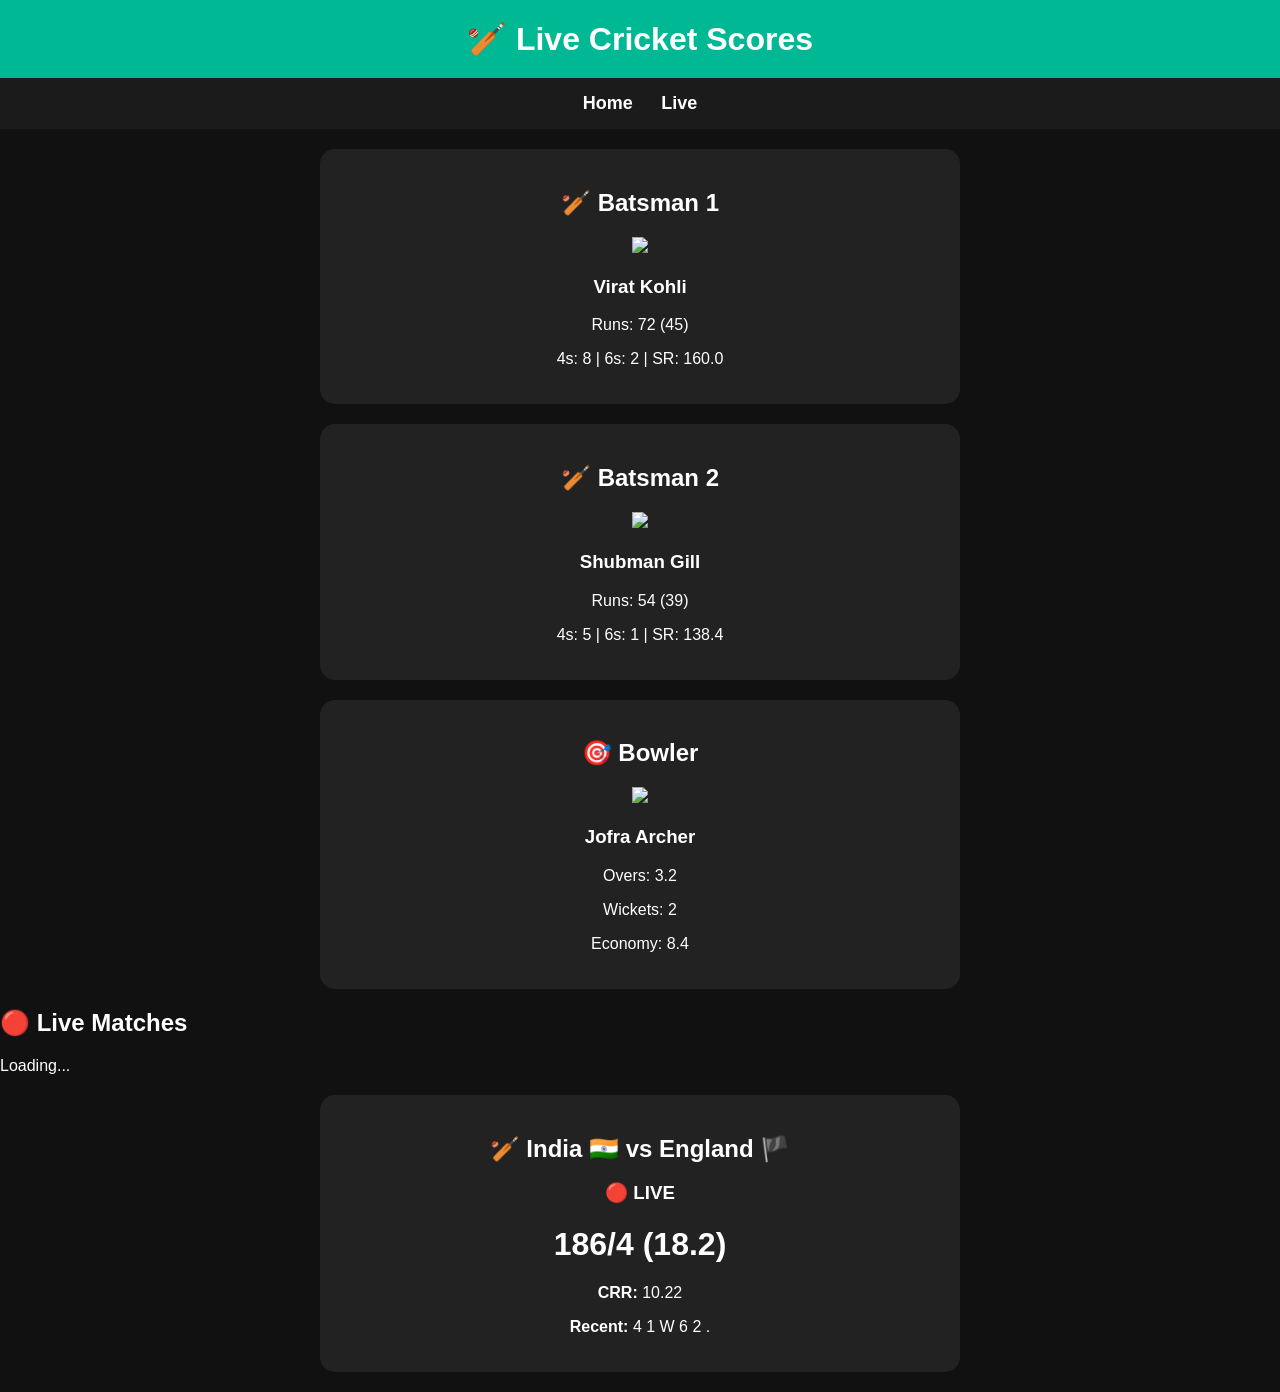
==== live.html @ 332e5164 "Update live.html" ====
<!DOCTYPE html>
<html>
<head>
<meta charset="UTF-8">
<meta name="viewport" content="width=device-width, initial-scale=1.0">
<title>Live Scores</title>
<link rel="stylesheet" href="style.css">
</head>

<body>

<header>
🏏 Live Cricket Scores
</header>

<nav>
<a href="index.html">Home</a>
<a href="live.html">Live</a>
</nav>
 
 <div class="card">

<h2>🏏 Batsman 1</h2>

<img src="https://placehold.co/120x120" width="120">

<h3>Virat Kohli</h3>

<p>Runs: 72 (45)</p>

<p>4s: 8 | 6s: 2 | SR: 160.0</p>

</div>

<div class="card">

<h2>🏏 Batsman 2</h2>

<img src="https://placehold.co/120x120" width="120">

<h3>Shubman Gill</h3>

<p>Runs: 54 (39)</p>

<p>4s: 5 | 6s: 1 | SR: 138.4</p>

</div>

<div class="card">

<h2>🎯 Bowler</h2>

<img src="https://placehold.co/120x120" width="120">

<h3>Jofra Archer</h3>

<p>Overs: 3.2</p>

<p>Wickets: 2</p>

<p>Economy: 8.4</p>

</div> 
<h2>🔴 Live Matches</h2>
<div id="liveScore">
Loading...
</div>
</div>
<div class="card">

<h2>🏏 India 🇮🇳 vs England 🏴</h2>

<h3>🔴 LIVE</h3>

<h1>186/4 (18.2)</h1>

<p><b>CRR:</b> 10.22</p>

<p><b>Recent:</b> 4 1 W 6 2 .</p>

</div>
<script src="script.js"></script>

</body>
</html>
---- style.css ----
body{
    margin:0;
    background:#111;
    color:white;
    font-family:Arial,sans-serif;
}

header{
    background:#00b894;
    color:white;
    text-align:center;
    padding:20px;
    font-size:32px;
    font-weight:bold;
}

nav{
    background:#1b1b1b;
    padding:15px;
    text-align:center;
}

nav a{
    color:white;
    text-decoration:none;
    margin:12px;
    font-size:18px;
    font-weight:bold;
}

nav a:hover{
    color:#00b894;
}

.card{
    background:#222;
    width:90%;
    max-width:600px;
    margin:20px auto;
    padding:20px;
    border-radius:15px;
    text-align:center;
}

#score{
    font-size:24px;
    color:yellow;
}
.hero{
    text-align:center;
    padding:30px 20px;
}

.hero h1{
    color:#00ff99;
    font-size:36px;
}

.hero p{
    color:#cccccc;
    font-size:18px;
}

.live-card{
    width:90%;
    max-width:650px;
    margin:25px auto;
    background:#1f1f1f;
    padding:20px;
    border-radius:16px;
    border:2px solid #00b894;
    text-align:center;
}

.live-tag{
    display:inline-block;
    background:red;
    color:white;
    padding:6px 12px;
    border-radius:20px;
    font-weight:bold;
    margin-bottom:10px;
}

.status{
    color:#00ff99;
    font-weight:bold;
}
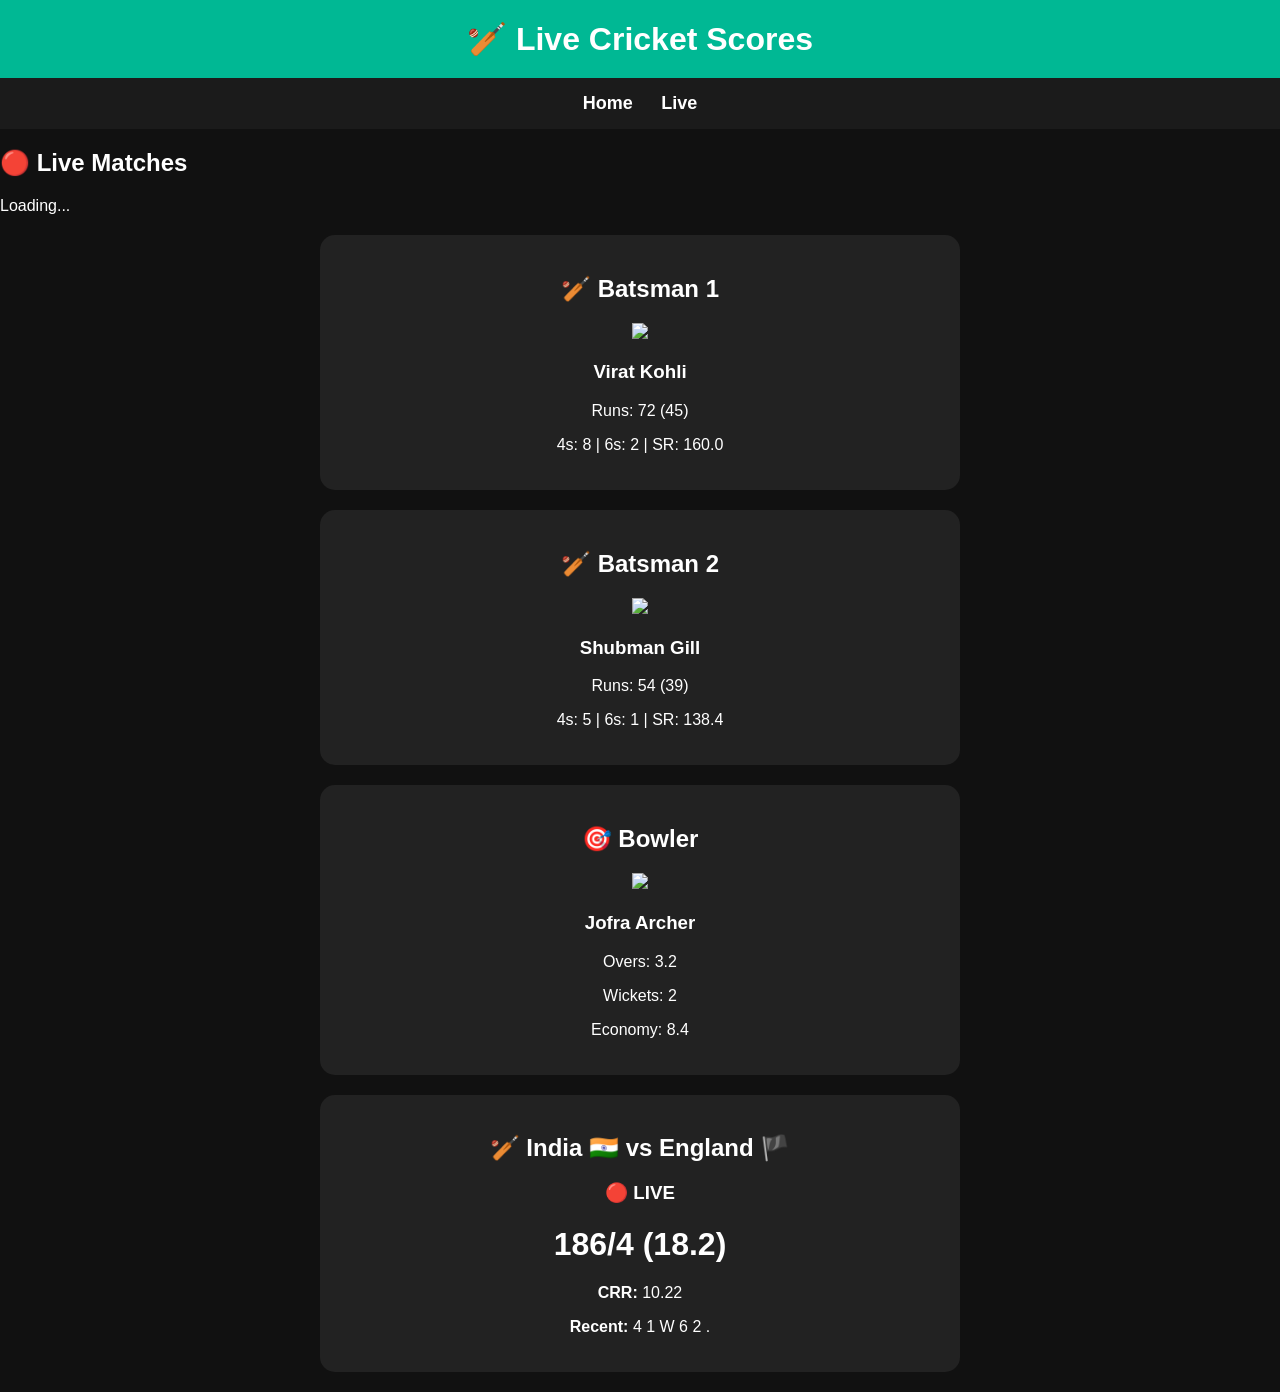
==== commit 7e0684f7: "Update live.html" ====
--- a/live.html
+++ b/live.html
@@ -17,7 +17,10 @@
 <a href="index.html">Home</a>
 <a href="live.html">Live</a>
 </nav>
- 
+<h2>🔴 Live Matches</h2>
+<div id="liveScore">
+Loading...
+</div> 
  <div class="card">
 
 <h2>🏏 Batsman 1</h2>
@@ -61,10 +64,7 @@
 <p>Economy: 8.4</p>
 
 </div> 
-<h2>🔴 Live Matches</h2>
-<div id="liveScore">
-Loading...
-</div>
+
 </div>
 <div class="card">
 
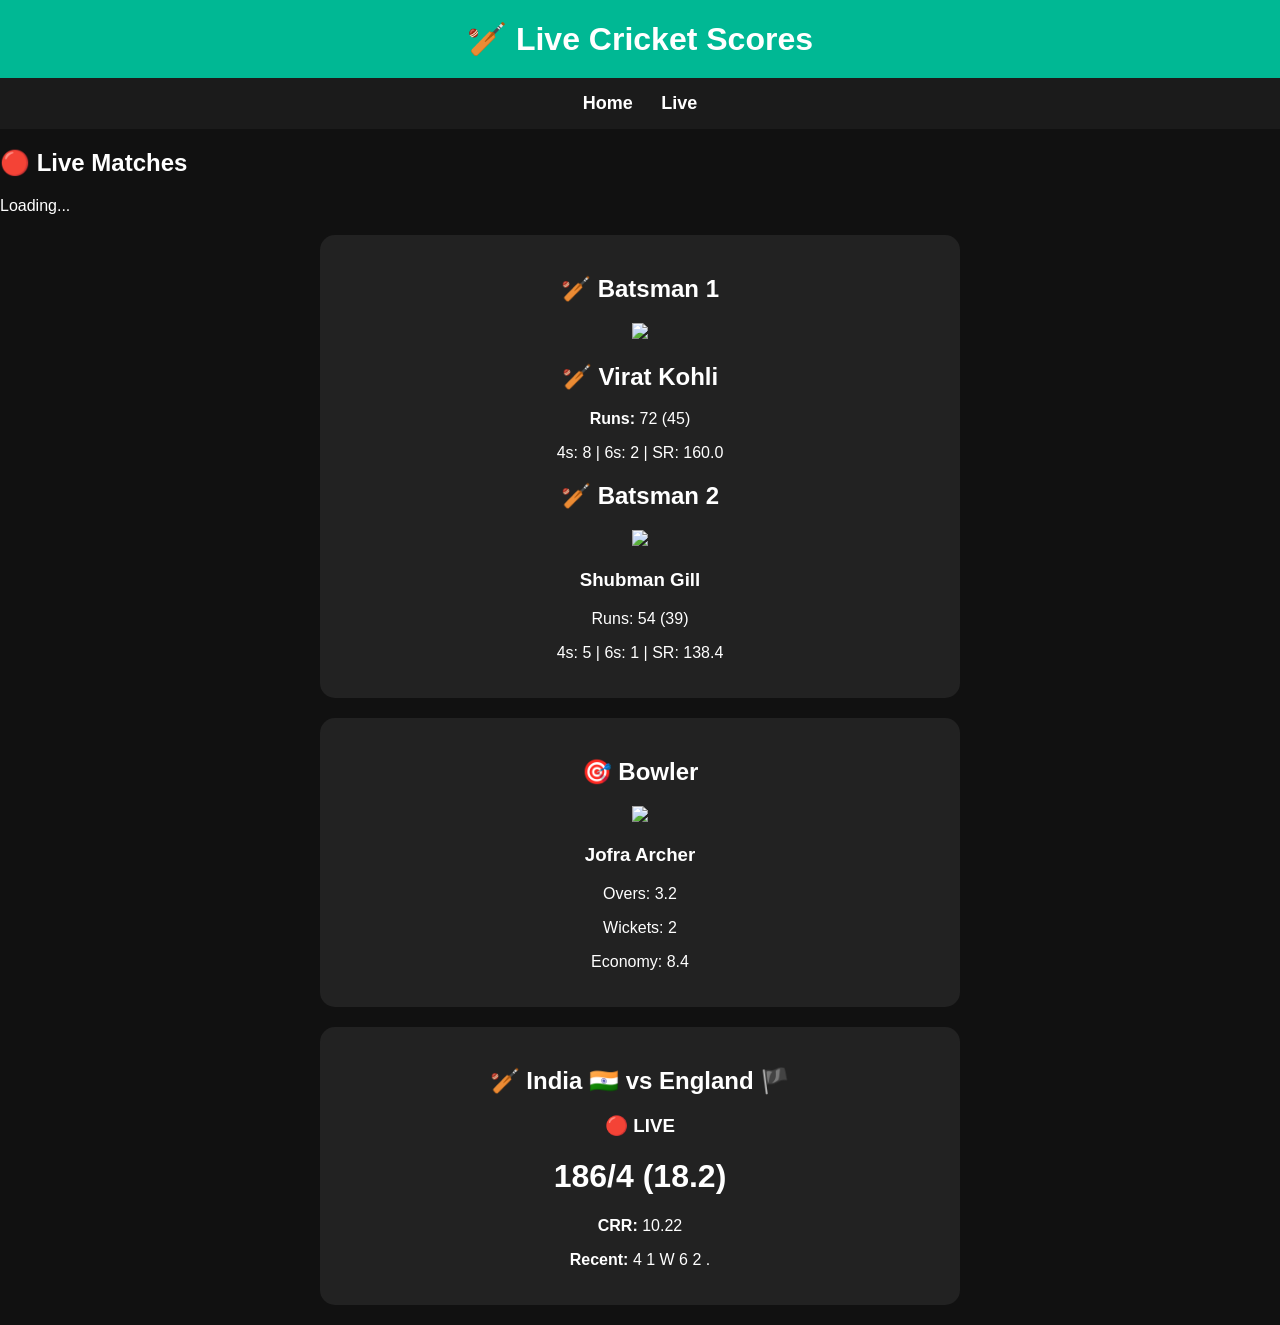
==== commit 3e503a24: "Update live.html" ====
--- a/live.html
+++ b/live.html
@@ -25,17 +25,17 @@
 
 <h2>🏏 Batsman 1</h2>
 
-<img src="https://placehold.co/120x120" width="120">
+<div class="player-card">
 
-<h3>Virat Kohli</h3>
+<img src="https://placehold.co/120x120" class="player-img">
 
-<p>Runs: 72 (45)</p>
-
+<div class="player-info">
+<h2>🏏 Virat Kohli</h2>
+<p><b>Runs:</b> 72 (45)</p>
 <p>4s: 8 | 6s: 2 | SR: 160.0</p>
+</div>
 
 </div>
-
-<div class="card">
 
 <h2>🏏 Batsman 2</h2>
 
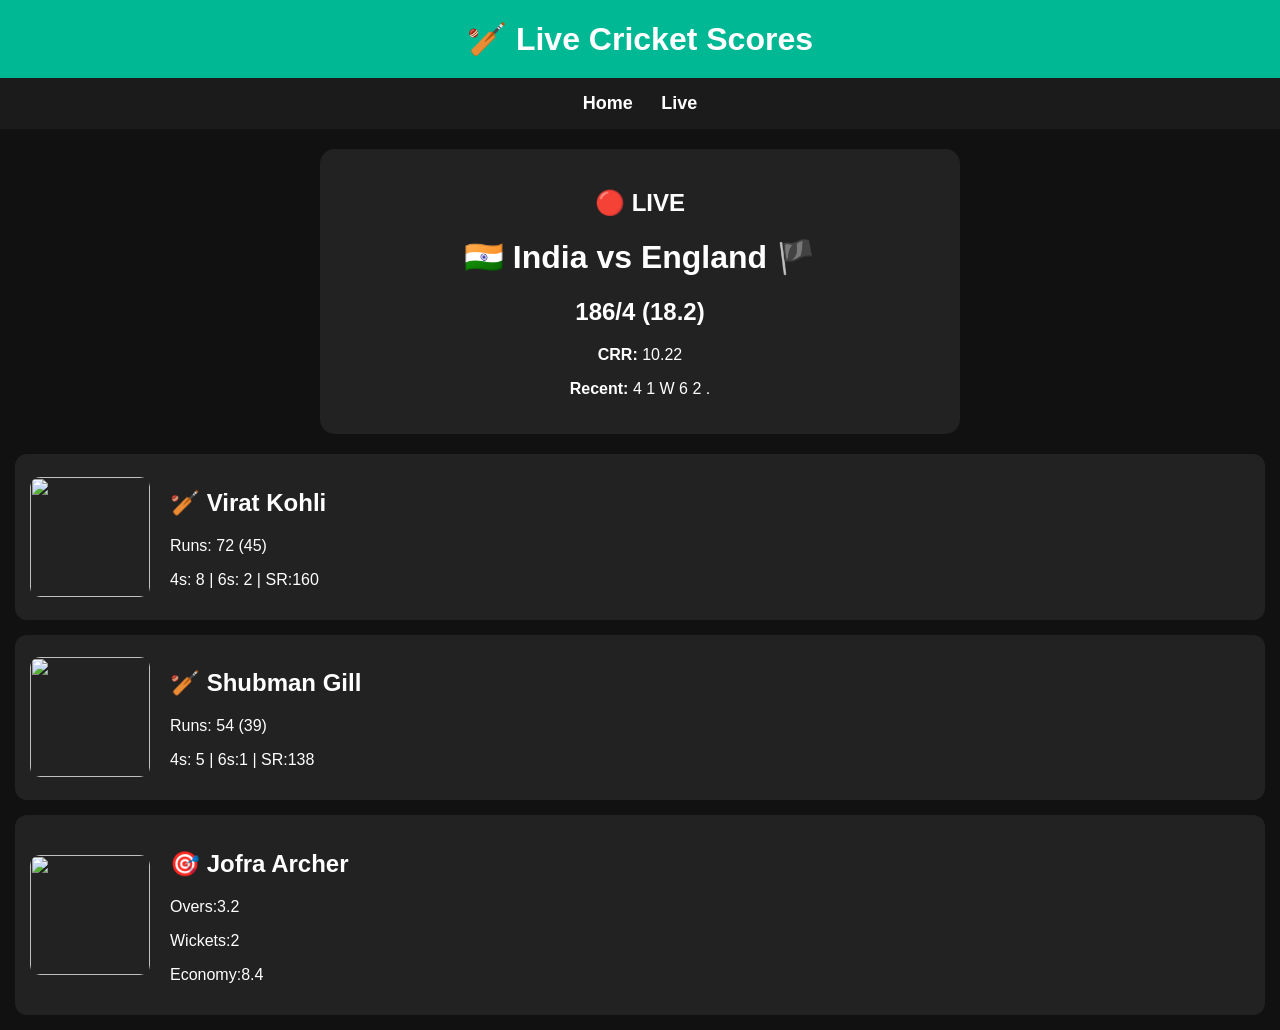
==== commit d565dc50: "Update live.html" ====
--- a/live.html
+++ b/live.html
@@ -17,13 +17,19 @@
 <a href="index.html">Home</a>
 <a href="live.html">Live</a>
 </nav>
-<h2>🔴 Live Matches</h2>
-<div id="liveScore">
-Loading...
-</div> 
- <div class="card">
 
-<h2>🏏 Batsman 1</h2>
+<div class="card">
+
+<h2>🔴 LIVE</h2>
+
+<h1>🇮🇳 India vs England 🏴</h1>
+
+<h2>186/4 (18.2)</h2>
+
+<p><b>CRR:</b> 10.22</p>
+<p><b>Recent:</b> 4 1 W 6 2 .</p>
+
+</div>
 
 <div class="player-card">
 
@@ -31,54 +37,37 @@
 
 <div class="player-info">
 <h2>🏏 Virat Kohli</h2>
-<p><b>Runs:</b> 72 (45)</p>
-<p>4s: 8 | 6s: 2 | SR: 160.0</p>
+<p>Runs: 72 (45)</p>
+<p>4s: 8 | 6s: 2 | SR:160</p>
 </div>
 
 </div>
 
-<h2>🏏 Batsman 2</h2>
+<div class="player-card">
 
-<img src="https://placehold.co/120x120" width="120">
+<img src="https://placehold.co/120x120" class="player-img">
 
-<h3>Shubman Gill</h3>
-
+<div class="player-info">
+<h2>🏏 Shubman Gill</h2>
 <p>Runs: 54 (39)</p>
-
-<p>4s: 5 | 6s: 1 | SR: 138.4</p>
+<p>4s: 5 | 6s:1 | SR:138</p>
+</div>
 
 </div>
 
-<div class="card">
+<div class="player-card">
 
-<h2>🎯 Bowler</h2>
+<img src="https://placehold.co/120x120" class="player-img">
 
-<img src="https://placehold.co/120x120" width="120">
-
-<h3>Jofra Archer</h3>
-
-<p>Overs: 3.2</p>
-
-<p>Wickets: 2</p>
-
-<p>Economy: 8.4</p>
-
-</div> 
+<div class="player-info">
+<h2>🎯 Jofra Archer</h2>
+<p>Overs:3.2</p>
+<p>Wickets:2</p>
+<p>Economy:8.4</p>
+</div>
 
 </div>
-<div class="card">
 
-<h2>🏏 India 🇮🇳 vs England 🏴</h2>
-
-<h3>🔴 LIVE</h3>
-
-<h1>186/4 (18.2)</h1>
-
-<p><b>CRR:</b> 10.22</p>
-
-<p><b>Recent:</b> 4 1 W 6 2 .</p>
-
-</div>
 <script src="script.js"></script>
 
 </body>
--- a/style.css
+++ b/style.css
@@ -86,3 +86,22 @@
     color:#00ff99;
     font-weight:bold;
 }
+.player-card{
+display:flex;
+align-items:center;
+background:#222;
+padding:15px;
+border-radius:12px;
+margin:15px;
+}
+
+.player-img{
+width:120px;
+height:120px;
+border-radius:10px;
+margin-right:20px;
+}
+
+.player-info{
+text-align:left;
+}
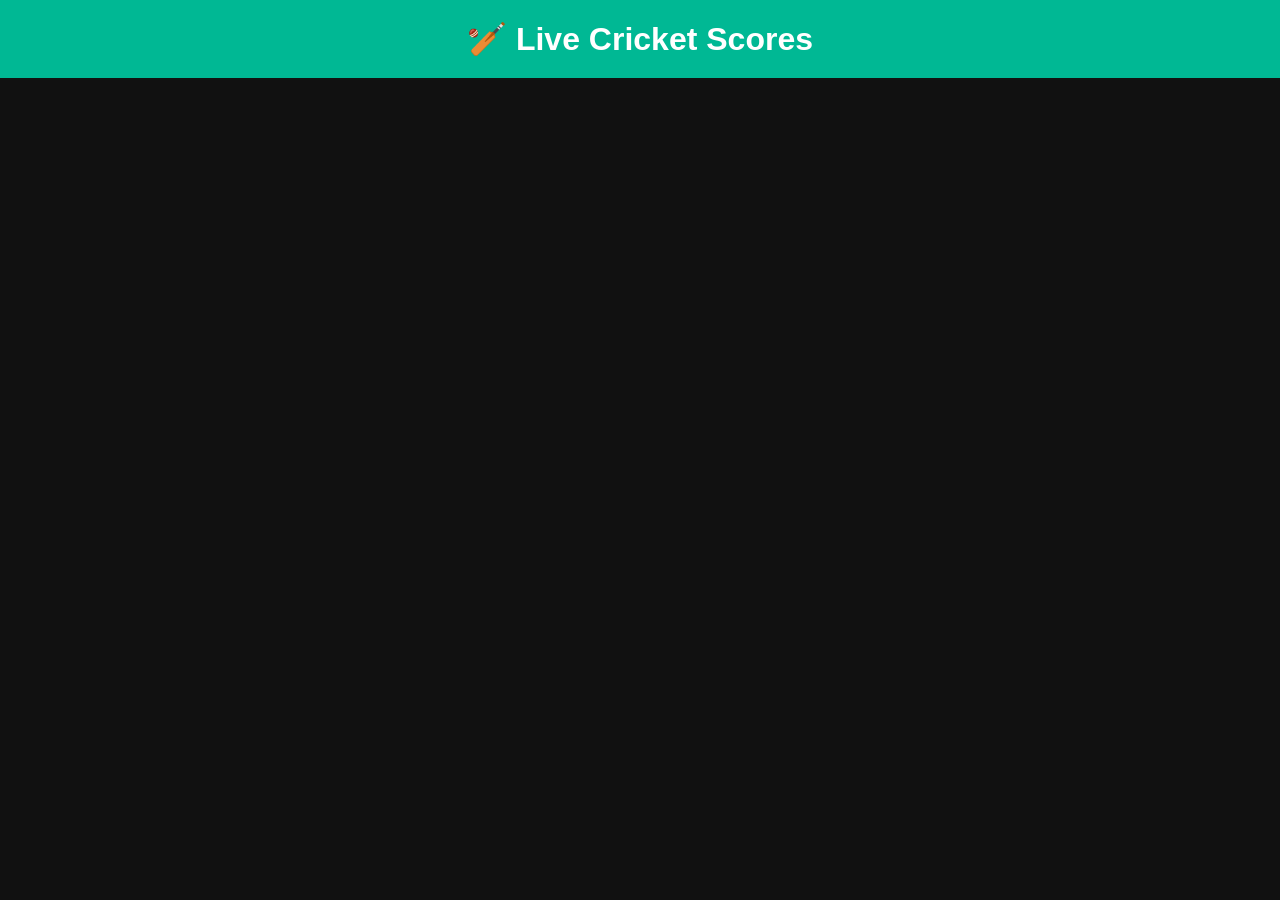
==== commit f413f82d: "Update live.html" ====
--- a/live.html
+++ b/live.html
@@ -12,63 +12,3 @@
 <header>
 🏏 Live Cricket Scores
 </header>
-
-<nav>
-<a href="index.html">Home</a>
-<a href="live.html">Live</a>
-</nav>
-
-<div class="card">
-
-<h2>🔴 LIVE</h2>
-
-<h1>🇮🇳 India vs England 🏴</h1>
-
-<h2>186/4 (18.2)</h2>
-
-<p><b>CRR:</b> 10.22</p>
-<p><b>Recent:</b> 4 1 W 6 2 .</p>
-
-</div>
-
-<div class="player-card">
-
-<img src="https://placehold.co/120x120" class="player-img">
-
-<div class="player-info">
-<h2>🏏 Virat Kohli</h2>
-<p>Runs: 72 (45)</p>
-<p>4s: 8 | 6s: 2 | SR:160</p>
-</div>
-
-</div>
-
-<div class="player-card">
-
-<img src="https://placehold.co/120x120" class="player-img">
-
-<div class="player-info">
-<h2>🏏 Shubman Gill</h2>
-<p>Runs: 54 (39)</p>
-<p>4s: 5 | 6s:1 | SR:138</p>
-</div>
-
-</div>
-
-<div class="player-card">
-
-<img src="https://placehold.co/120x120" class="player-img">
-
-<div class="player-info">
-<h2>🎯 Jofra Archer</h2>
-<p>Overs:3.2</p>
-<p>Wickets:2</p>
-<p>Economy:8.4</p>
-</div>
-
-</div>
-
-<script src="script.js"></script>
-
-</body>
-</html>
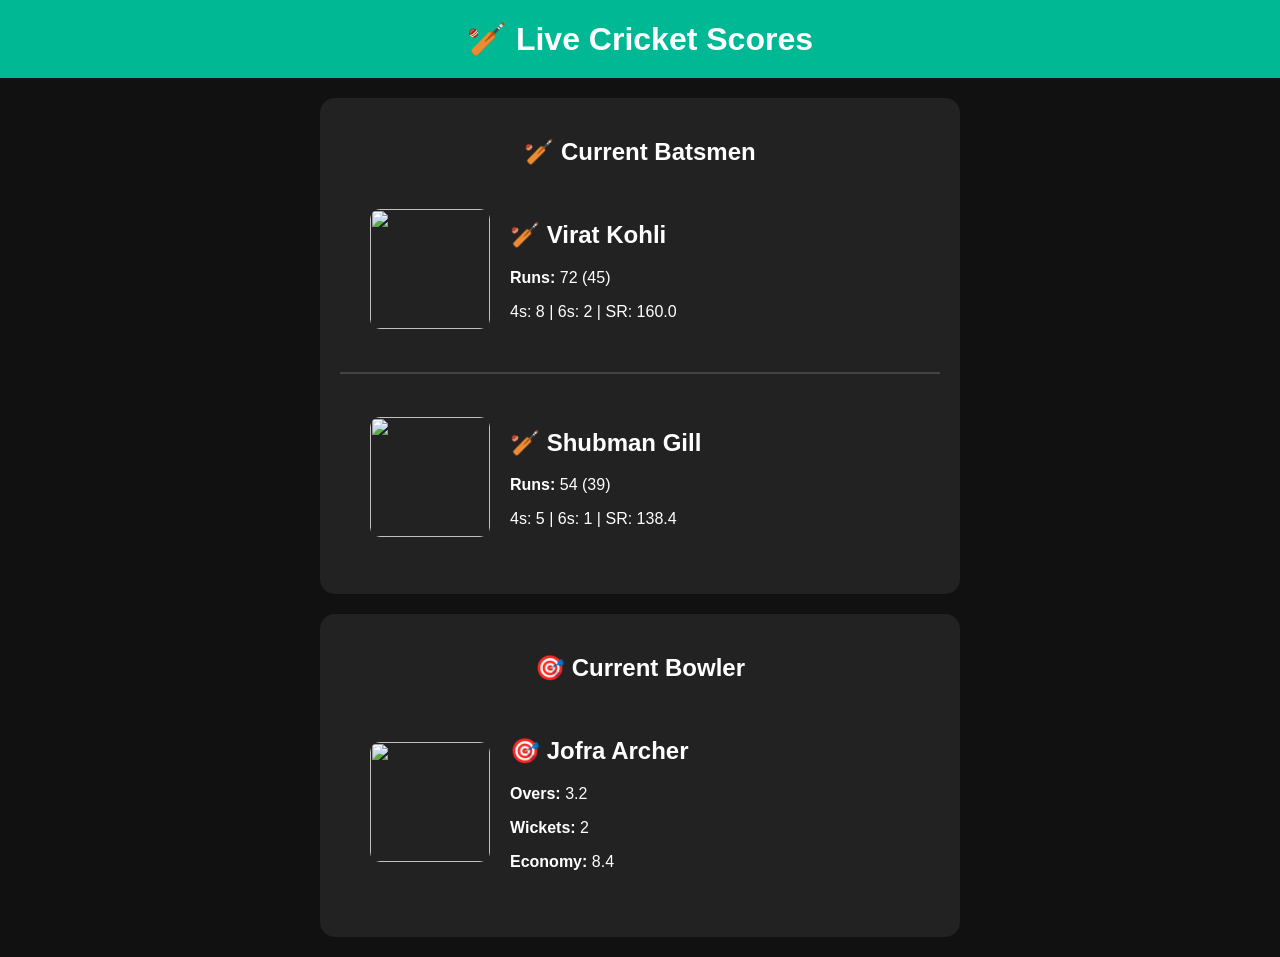
==== commit 6eeeb47c: "Update live.html" ====
--- a/live.html
+++ b/live.html
@@ -12,3 +12,54 @@
 <header>
 🏏 Live Cricket Scores
 </header>
+<div class="card">
+
+<h2 style="text-align:center;">🏏 Current Batsmen</h2>
+
+<div class="player-card">
+
+<img src="https://placehold.co/120x120" class="player-img">
+
+<div class="player-info">
+<h2>🏏 Virat Kohli</h2>
+<p><b>Runs:</b> 72 (45)</p>
+<p>4s: 8 | 6s: 2 | SR: 160.0</p>
+</div>
+
+</div>
+
+<hr style="margin:20px 0;border:1px solid #444;">
+
+<div class="player-card">
+
+<img src="https://placehold.co/120x120" class="player-img">
+
+<div class="player-info">
+<h2>🏏 Shubman Gill</h2>
+<p><b>Runs:</b> 54 (39)</p>
+<p>4s: 5 | 6s: 1 | SR: 138.4</p>
+</div>
+
+</div>
+
+</div>
+
+
+<div class="card">
+
+<h2 style="text-align:center;">🎯 Current Bowler</h2>
+
+<div class="player-card">
+
+<img src="https://placehold.co/120x120" class="player-img">
+
+<div class="player-info">
+<h2>🎯 Jofra Archer</h2>
+<p><b>Overs:</b> 3.2</p>
+<p><b>Wickets:</b> 2</p>
+<p><b>Economy:</b> 8.4</p>
+</div>
+
+</div>
+
+</div>
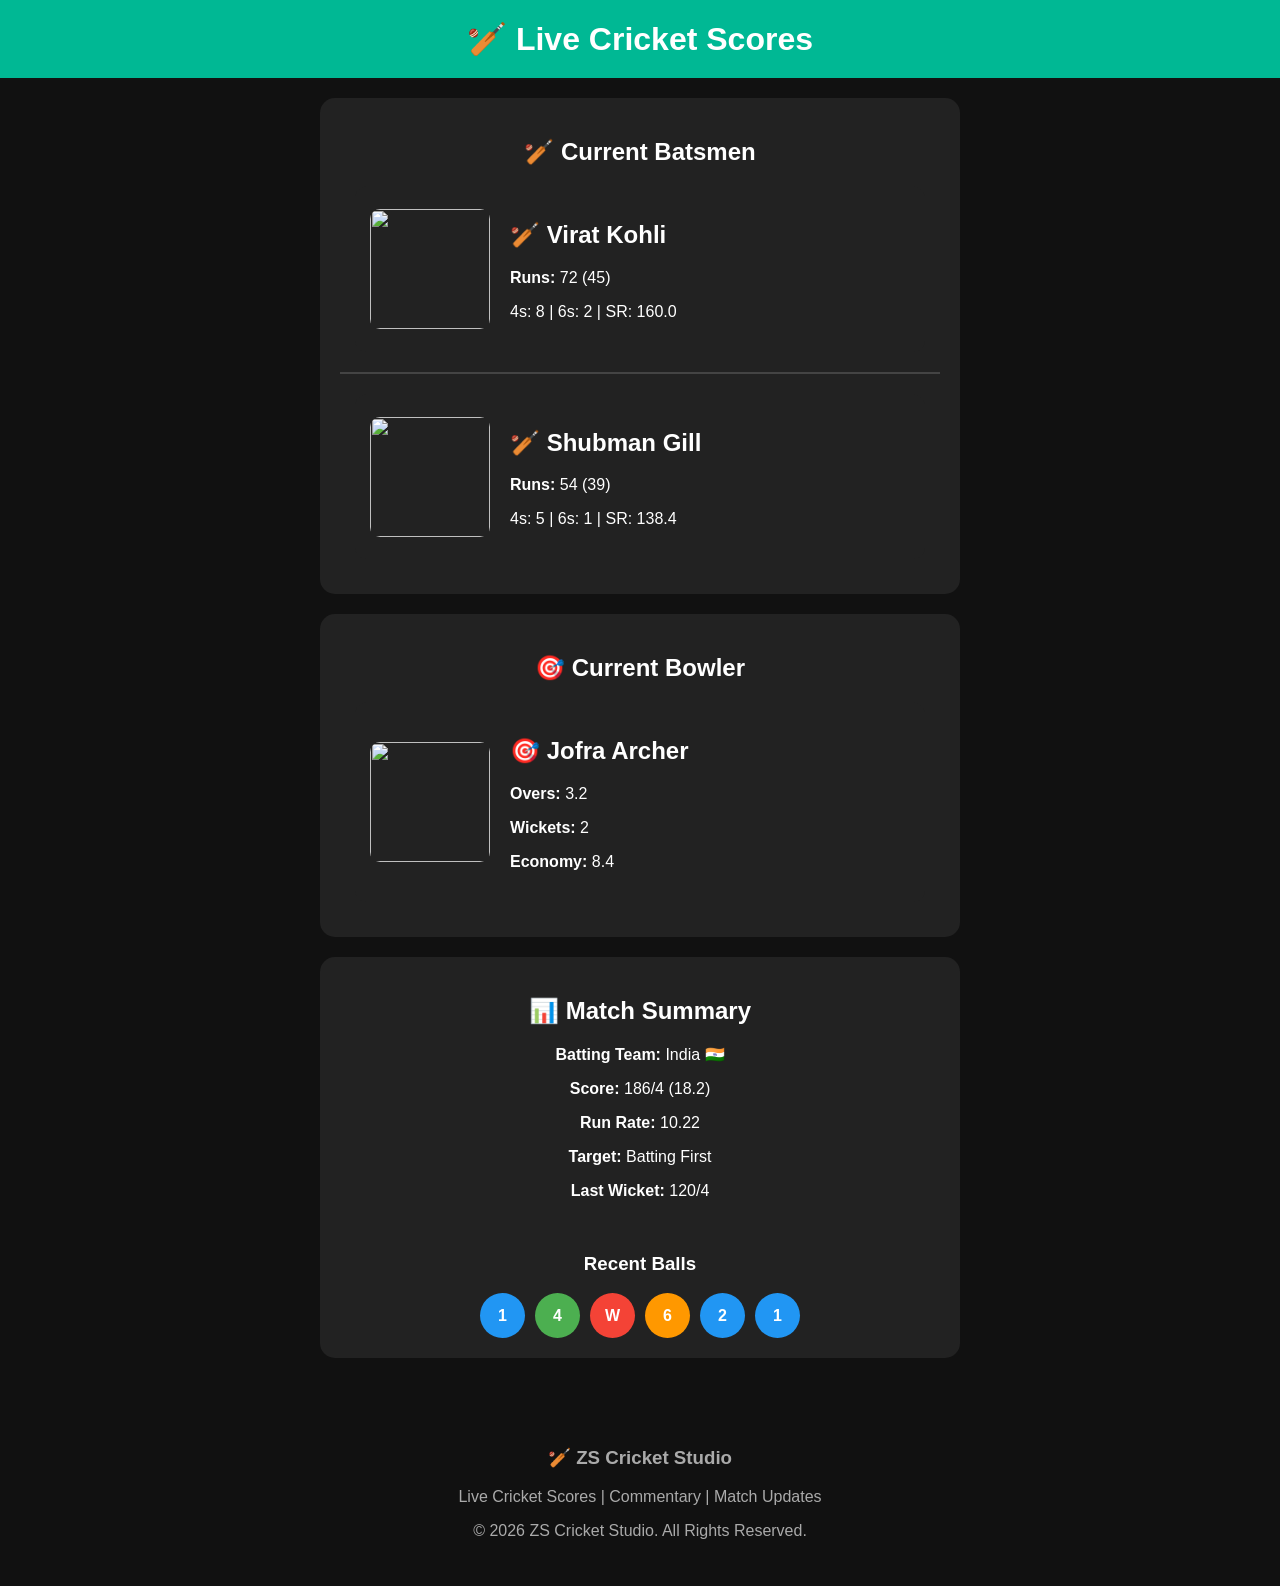
==== commit 37c7fa37: "Update live.html" ====
--- a/live.html
+++ b/live.html
@@ -63,3 +63,47 @@
 </div>
 
 </div>
+<div class="card">
+
+<h2 style="text-align:center;">📊 Match Summary</h2>
+
+<p><b>Batting Team:</b> India 🇮🇳</p>
+<p><b>Score:</b> 186/4 (18.2)</p>
+<p><b>Run Rate:</b> 10.22</p>
+<p><b>Target:</b> Batting First</p>
+<p><b>Last Wicket:</b> 120/4</p>
+
+<br>
+
+<h3 style="text-align:center;">Recent Balls</h3>
+
+<div style="display:flex;justify-content:center;gap:10px;flex-wrap:wrap;margin-top:15px;">
+
+<div style="width:45px;height:45px;background:#2196f3;border-radius:50%;display:flex;align-items:center;justify-content:center;font-weight:bold;">1</div>
+
+<div style="width:45px;height:45px;background:#4caf50;border-radius:50%;display:flex;align-items:center;justify-content:center;font-weight:bold;">4</div>
+
+<div style="width:45px;height:45px;background:#f44336;border-radius:50%;display:flex;align-items:center;justify-content:center;font-weight:bold;">W</div>
+
+<div style="width:45px;height:45px;background:#ff9800;border-radius:50%;display:flex;align-items:center;justify-content:center;font-weight:bold;">6</div>
+
+<div style="width:45px;height:45px;background:#2196f3;border-radius:50%;display:flex;align-items:center;justify-content:center;font-weight:bold;">2</div>
+
+<div style="width:45px;height:45px;background:#2196f3;border-radius:50%;display:flex;align-items:center;justify-content:center;font-weight:bold;">1</div>
+
+</div>
+
+</div>
+
+<footer style="text-align:center;padding:30px;background:#111;margin-top:40px;color:#aaa;">
+
+<h3>🏏 ZS Cricket Studio</h3>
+
+<p>Live Cricket Scores | Commentary | Match Updates</p>
+
+<p>© 2026 ZS Cricket Studio. All Rights Reserved.</p>
+
+</footer>
+
+</body>
+</html>
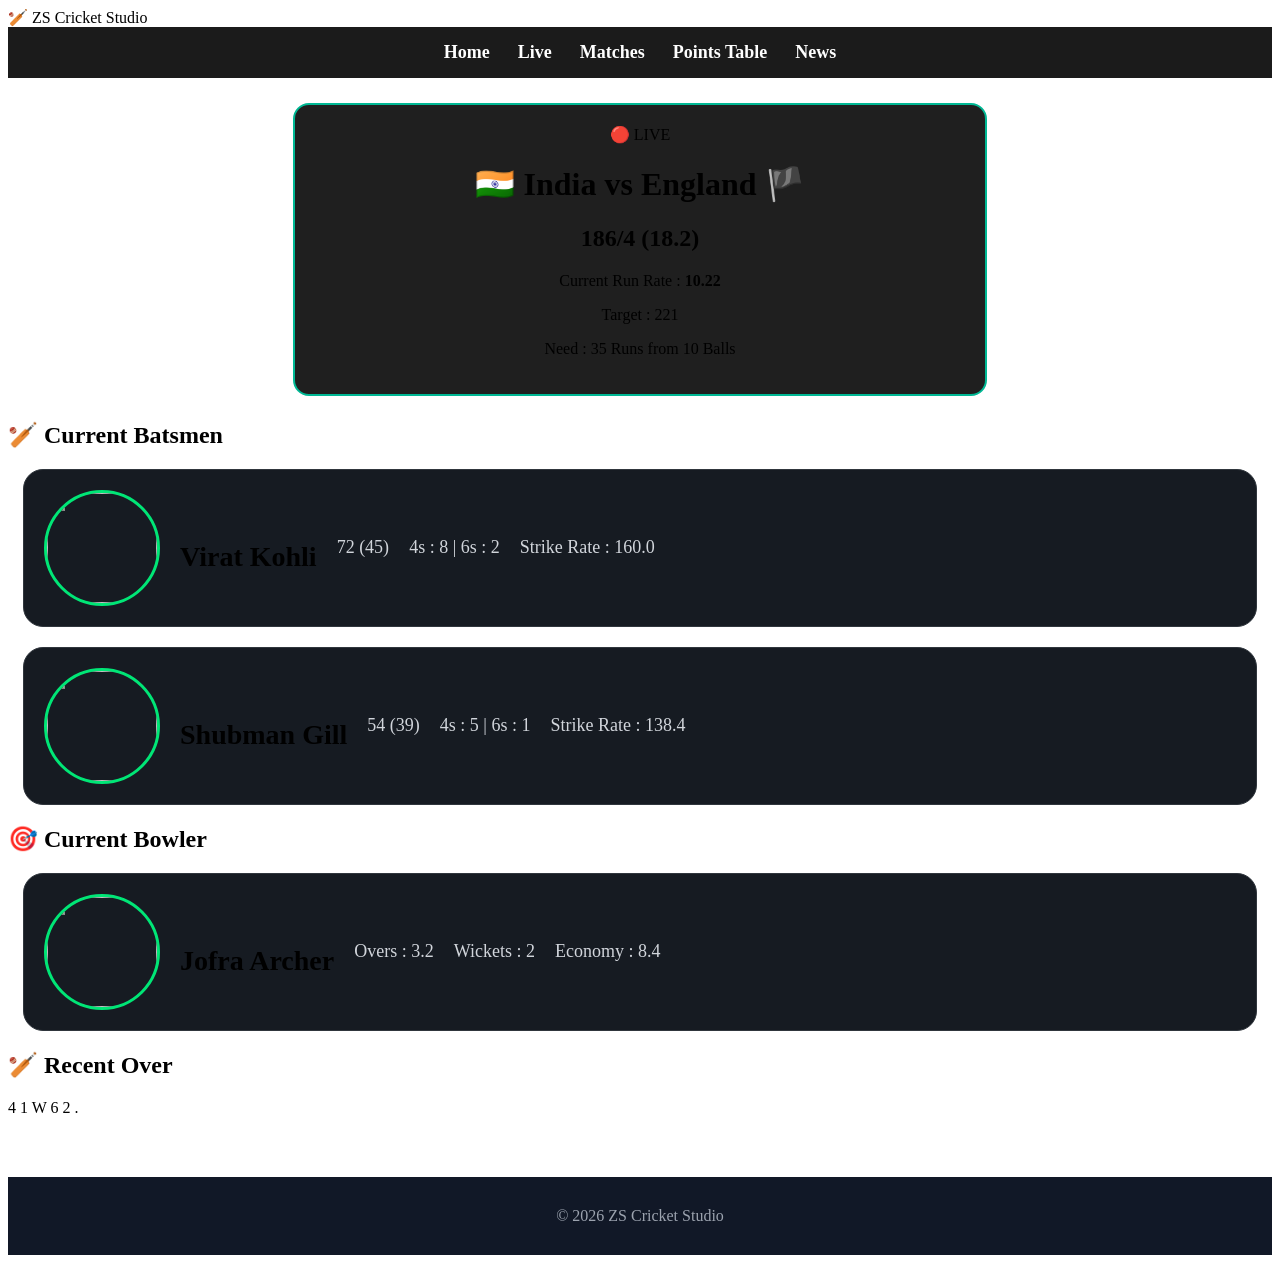
==== commit 9b0b09ee: "Update live.html" ====
--- a/live.html
+++ b/live.html
@@ -1,109 +1,122 @@
 <!DOCTYPE html>
-<html>
+<html lang="en">
 <head>
 <meta charset="UTF-8">
 <meta name="viewport" content="width=device-width, initial-scale=1.0">
-<title>Live Scores</title>
+
+<title>Live Scores - ZS Cricket Studio</title>
+
 <link rel="stylesheet" href="style.css">
 </head>
 
 <body>
 
 <header>
-🏏 Live Cricket Scores
+
+<div class="logo">
+🏏 ZS Cricket Studio
+</div>
+
+<nav>
+<a href="index.html">Home</a>
+<a href="live.html" class="active">Live</a>
+<a href="matches.html">Matches</a>
+<a href="points.html">Points Table</a>
+<a href="news.html">News</a>
+</nav>
+
 </header>
-<div class="card">
 
-<h2 style="text-align:center;">🏏 Current Batsmen</h2>
+<div class="container">
+
+<div class="live-card">
+
+<span class="live-badge">🔴 LIVE</span>
+
+<h1>🇮🇳 India vs England 🏴</h1>
+
+<h2>186/4 (18.2)</h2>
+
+<p>Current Run Rate : <b>10.22</b></p>
+
+<p>Target : 221</p>
+
+<p>Need : 35 Runs from 10 Balls</p>
+
+</div>
+
+<h2 class="section-title">🏏 Current Batsmen</h2>
+
+<div class="players">
 
 <div class="player-card">
 
-<img src="https://placehold.co/120x120" class="player-img">
+<img src="https://placehold.co/180x180">
 
-<div class="player-info">
-<h2>🏏 Virat Kohli</h2>
-<p><b>Runs:</b> 72 (45)</p>
-<p>4s: 8 | 6s: 2 | SR: 160.0</p>
-</div>
+<h3>Virat Kohli</h3>
+
+<p>72 (45)</p>
+
+<p>4s : 8 | 6s : 2</p>
+
+<p>Strike Rate : 160.0</p>
 
 </div>
 
-<hr style="margin:20px 0;border:1px solid #444;">
-
 <div class="player-card">
 
-<img src="https://placehold.co/120x120" class="player-img">
+<img src="https://placehold.co/180x180">
 
-<div class="player-info">
-<h2>🏏 Shubman Gill</h2>
-<p><b>Runs:</b> 54 (39)</p>
-<p>4s: 5 | 6s: 1 | SR: 138.4</p>
-</div>
+<h3>Shubman Gill</h3>
+
+<p>54 (39)</p>
+
+<p>4s : 5 | 6s : 1</p>
+
+<p>Strike Rate : 138.4</p>
 
 </div>
 
 </div>
 
+<h2 class="section-title">🎯 Current Bowler</h2>
 
-<div class="card">
+<div class="player-card single">
 
-<h2 style="text-align:center;">🎯 Current Bowler</h2>
+<img src="https://placehold.co/180x180">
 
-<div class="player-card">
+<h3>Jofra Archer</h3>
 
-<img src="https://placehold.co/120x120" class="player-img">
+<p>Overs : 3.2</p>
 
-<div class="player-info">
-<h2>🎯 Jofra Archer</h2>
-<p><b>Overs:</b> 3.2</p>
-<p><b>Wickets:</b> 2</p>
-<p><b>Economy:</b> 8.4</p>
-</div>
+<p>Wickets : 2</p>
+
+<p>Economy : 8.4</p>
 
 </div>
 
-</div>
-<div class="card">
+<h2 class="section-title">🏏 Recent Over</h2>
 
-<h2 style="text-align:center;">📊 Match Summary</h2>
+<div class="recent-over">
 
-<p><b>Batting Team:</b> India 🇮🇳</p>
-<p><b>Score:</b> 186/4 (18.2)</p>
-<p><b>Run Rate:</b> 10.22</p>
-<p><b>Target:</b> Batting First</p>
-<p><b>Last Wicket:</b> 120/4</p>
-
-<br>
-
-<h3 style="text-align:center;">Recent Balls</h3>
-
-<div style="display:flex;justify-content:center;gap:10px;flex-wrap:wrap;margin-top:15px;">
-
-<div style="width:45px;height:45px;background:#2196f3;border-radius:50%;display:flex;align-items:center;justify-content:center;font-weight:bold;">1</div>
-
-<div style="width:45px;height:45px;background:#4caf50;border-radius:50%;display:flex;align-items:center;justify-content:center;font-weight:bold;">4</div>
-
-<div style="width:45px;height:45px;background:#f44336;border-radius:50%;display:flex;align-items:center;justify-content:center;font-weight:bold;">W</div>
-
-<div style="width:45px;height:45px;background:#ff9800;border-radius:50%;display:flex;align-items:center;justify-content:center;font-weight:bold;">6</div>
-
-<div style="width:45px;height:45px;background:#2196f3;border-radius:50%;display:flex;align-items:center;justify-content:center;font-weight:bold;">2</div>
-
-<div style="width:45px;height:45px;background:#2196f3;border-radius:50%;display:flex;align-items:center;justify-content:center;font-weight:bold;">1</div>
+<span>4</span>
+<span>1</span>
+<span>W</span>
+<span>6</span>
+<span>2</span>
+<span>.</span>
 
 </div>
 
 </div>
 
-<footer style="text-align:center;padding:30px;background:#111;margin-top:40px;color:#aaa;">
+<footer>
 
-<h3>🏏 ZS Cricket Studio</h3>
-
-<p>Live Cricket Scores | Commentary | Match Updates</p>
-
-<p>© 2026 ZS Cricket Studio. All Rights Reserved.</p>
+© 2026 ZS Cricket Studio
 
 </footer>
 
+<script src="script.js"></script>
+
 </body>
 </html>
--- a/style.css
+++ b/style.css
@@ -1,7 +1,5 @@
-body{
-    margin:0;
-    background:#111;
-    color:white;
+111;
+    cor:white;
     font-family:Arial,sans-serif;
 }
 
@@ -105,3 +103,576 @@
 .player-info{
 text-align:left;
 }
+/* ==========================================
+   SCOREBOARD
+========================================== */
+
+.scoreboard{
+
+width:95%;
+
+max-width:1300px;
+
+margin:40px auto;
+
+background:#161b22;
+
+border-radius:20px;
+
+padding:30px;
+
+border:1px solid #30363d;
+
+}
+
+.teams{
+
+display:flex;
+
+justify-content:space-between;
+
+align-items:center;
+
+flex-wrap:wrap;
+
+}
+
+.team{
+
+flex:1;
+
+text-align:center;
+
+}
+
+.flag{
+
+width:90px;
+
+height:90px;
+
+object-fit:cover;
+
+margin-bottom:15px;
+
+}
+
+.team h2{
+
+font-size:30px;
+
+margin-bottom:10px;
+
+}
+
+.team h1{
+
+font-size:52px;
+
+color:#00e676;
+
+}
+
+.team p{
+
+color:#c7c7c7;
+
+margin-top:8px;
+
+}
+
+.vs{
+
+font-size:42px;
+
+font-weight:bold;
+
+color:#ff9800;
+
+padding:20px;
+
+}
+
+.match-info{
+
+display:grid;
+
+grid-template-columns:repeat(3,1fr);
+
+gap:20px;
+
+margin-top:35px;
+
+}
+
+.info-box{
+
+background:#0d1117;
+
+padding:20px;
+
+border-radius:15px;
+
+text-align:center;
+
+}
+
+.info-box b{
+
+display:block;
+
+margin-bottom:10px;
+
+color:#00e676;
+
+font-size:18px;
+
+}
+
+.info-box h3{
+
+font-size:28px;
+
+}
+
+.recent{
+
+margin-top:35px;
+
+font-size:22px;
+
+text-align:center;
+
+}
+
+.recent span{
+
+display:inline-flex;
+
+justify-content:center;
+
+align-items:center;
+
+width:40px;
+
+height:40px;
+
+background:#1f2937;
+
+border-radius:50%;
+
+margin:5px;
+
+font-weight:bold;
+
+}
+
+.extra-info{
+
+margin-top:25px;
+
+text-align:center;
+
+font-size:20px;
+
+line-height:2;
+
+color:#d1d5db;
+
+}
+/* ==========================================
+   PLAYER CARDS
+========================================== */
+
+.player-section{
+
+width:95%;
+
+max-width:1300px;
+
+margin:40px auto;
+
+}
+
+.player-section h2{
+
+margin-bottom:20px;
+
+font-size:32px;
+
+color:#00e676;
+
+}
+
+.player-card{
+
+display:flex;
+
+align-items:center;
+
+gap:20px;
+
+background:#161b22;
+
+border:1px solid #30363d;
+
+border-radius:20px;
+
+padding:20px;
+
+margin-bottom:20px;
+
+transition:.3s;
+
+}
+
+.player-card:hover{
+
+transform:translateY(-5px);
+
+box-shadow:0 0 20px rgba(0,230,118,.15);
+
+}
+
+.player-card img{
+
+width:110px;
+
+height:110px;
+
+border-radius:50%;
+
+object-fit:cover;
+
+border:3px solid #00e676;
+
+}
+
+.player-card h3{
+
+font-size:28px;
+
+margin-bottom:10px;
+
+}
+
+.player-card p{
+
+font-size:18px;
+
+color:#d1d5db;
+
+line-height:1.8;
+
+}
+
+/* HOME CARDS */
+
+.cards{
+
+width:95%;
+
+max-width:1300px;
+
+margin:40px auto;
+
+display:grid;
+
+grid-template-columns:repeat(auto-fit,minmax(250px,1fr));
+
+gap:20px;
+
+}
+
+.home-card{
+
+background:#161b22;
+
+padding:30px;
+
+border-radius:18px;
+
+text-align:center;
+
+border:1px solid #30363d;
+
+transition:.3s;
+
+}
+
+.home-card:hover{
+
+transform:translateY(-6px);
+
+box-shadow:0 0 20px rgba(0,230,118,.15);
+
+}
+
+.home-card h2{
+
+margin:15px 0;
+
+font-size:24px;
+
+}
+
+.home-card p{
+
+color:#c7c7c7;
+
+}
+
+/* POINTS TABLE */
+
+.table-box{
+
+width:95%;
+
+max-width:1300px;
+
+margin:40px auto;
+
+overflow-x:auto;
+
+}
+
+table{
+
+width:100%;
+
+border-collapse:collapse;
+
+}
+
+th{
+
+background:#00e676;
+
+color:#000;
+
+padding:15px;
+
+font-size:18px;
+
+}
+
+td{
+
+padding:14px;
+
+text-align:center;
+
+border-bottom:1px solid #30363d;
+
+background:#161b22;
+
+}
+/* ==========================================
+   NEWS CARDS
+========================================== */
+
+.news-grid{
+
+display:grid;
+
+grid-template-columns:repeat(auto-fit,minmax(320px,1fr));
+
+gap:20px;
+
+width:95%;
+
+max-width:1300px;
+
+margin:40px auto;
+
+}
+
+.news-card{
+
+background:#161b22;
+
+border-radius:20px;
+
+overflow:hidden;
+
+border:1px solid #30363d;
+
+transition:.3s;
+
+}
+
+.news-card:hover{
+
+transform:translateY(-6px);
+
+box-shadow:0 0 20px rgba(0,230,118,.20);
+
+}
+
+.news-card img{
+
+width:100%;
+
+height:220px;
+
+object-fit:cover;
+
+}
+
+.news-card h3{
+
+padding:20px;
+
+font-size:22px;
+
+}
+
+.news-card p{
+
+padding:0 20px 20px;
+
+color:#d1d5db;
+
+}
+
+/* FOOTER */
+
+footer{
+
+margin-top:60px;
+
+padding:30px;
+
+background:#111827;
+
+text-align:center;
+
+color:#9ca3af;
+
+}
+
+/* RESPONSIVE */
+
+@media(max-width:768px){
+
+.header{
+
+flex-direction:column;
+
+gap:20px;
+
+padding:20px;
+
+}
+
+nav{
+
+flex-wrap:wrap;
+
+justify-content:center;
+
+}
+
+.hero h1{
+
+font-size:36px;
+
+}
+
+.hero p{
+
+font-size:18px;
+
+}
+
+.teams{
+
+flex-direction:column;
+
+gap:25px;
+
+}
+
+.match-info{
+
+grid-template-columns:1fr;
+
+}
+
+.player-card{
+
+flex-direction:column;
+
+text-align:center;
+
+}
+
+.player-card img{
+
+margin-bottom:10px;
+
+}
+
+.cards{
+
+grid-template-columns:1fr;
+
+}
+
+.news-grid{
+
+grid-template-columns:1fr;
+
+}
+
+}
+
+/* SCROLLBAR */
+
+::-webkit-scrollbar{
+
+width:8px;
+
+}
+
+::-webkit-scrollbar-thumb{
+
+background:#00e676;
+
+border-radius:10px;
+
+}
+
+::-webkit-scrollbar-track{
+
+background:#0b0f19;
+
+}
+
+/* ANIMATION */
+
+.fade{
+
+animation:fade .6s ease;
+
+}
+
+@keyframes fade{
+
+from{
+
+opacity:0;
+
+transform:translateY(15px);
+
+}
+
+to{
+
+opacity:1;
+
+transform:translateY(0);
+
+}
+
+}
